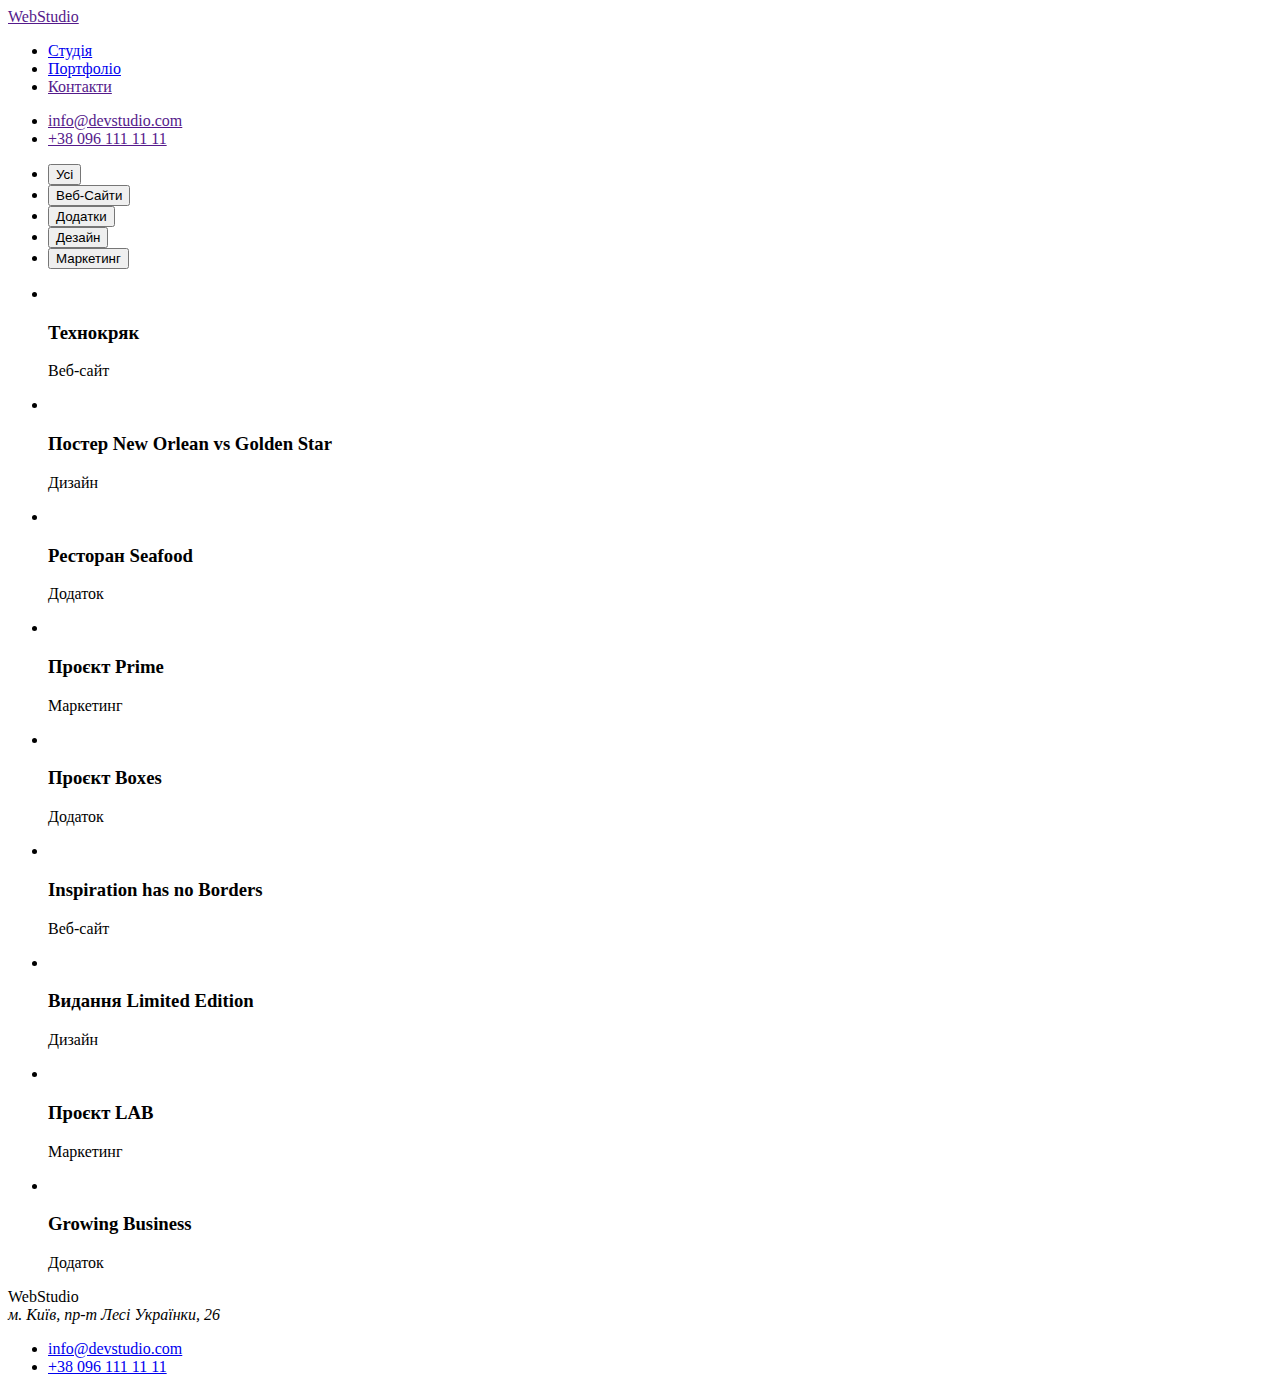
==== portfolio.html @ 6b0504fc "add WebStudio" ====
<!DOCTYPE html>
<html lang="en">
  <head>
    <meta charset="UTF-8" />
    <meta name="viewport" content="width=device-width, initial-scale=1.0" />
    <title>Portfolio</title>
  </head>
  <body>
    <header>
      <a href="">WebStudio</a>
      <nav>
        <ul>
          <li><a href="index.html">Студія</a></li>
          <li><a href="portfolio.html">Портфоліо</a></li>
          <li><a href="">Контакти</a></li>
        </ul>
      </nav>
      <ul>
        <li><a href="">info@devstudio.com</a></li>
        <li><a href="">+38 096 111 11 11</a></li>
      </ul>
    </header>
    <main>
      <section>
        <ul>
          <li><button type="button">Усі</button></li>
          <li><button type="button">Веб-Сайти</button></li>
          <li><button type="button">Додатки</button></li>
          <li><button type="button">Дезайн</button></li>
          <li><button type="button">Маркетинг</button></li>
        </ul>
      </section>

      <section>
        <ul>
          <li>
            <img src="./images/img.png" alt="" />
            <h3>Технокряк</h3>
            <p>Веб-сайт</p>
          </li>
          <li>
            <img src="./images/img (1).png" alt="" />
            <h3>Постер New Orlean vs Golden Star</h3>
            <p>Дизайн</p>
          </li>
          <li>
            <img src="./images/img (2).png" alt="" />
            <h3>Ресторан Seafood</h3>
            <p>Додаток</p>
          </li>
          <li>
            <img src="./images/img (3).png" alt="" />
            <h3>Проєкт Prime</h3>
            <p>Маркетинг</p>
          </li>
          <li>
            <img src="./images/img (4).png" alt="" />
            <h3>Проєкт Boxes</h3>
            <p>Додаток</p>
          </li>
          <li>
            <img src="./images/img (5).png" alt="" />
            <h3>Inspiration has no Borders</h3>
            <p>Веб-сайт</p>
          </li>
          <li>
            <img src="./images/img (6).png" alt="" />
            <h3>Видання Limited Edition</h3>
            <p>Дизайн</p>
          </li>
          <li>
            <img src="./images/img (7).png" alt="" />
            <h3>Проєкт LAB</h3>
            <p>Маркетинг</p>
          </li>
          <li>
            <img src="./images/img (8).png" alt="" />
            <h3>Growing Business</h3>
            <p>Додаток</p>
          </li>
        </ul>
      </section>
    </main>
    <footer>
      <a>WebStudio</a>
      <address>м. Київ, пр-т Лесі Українки, 26</address>
      <ul>
        <li><a href="mailto:info@devstudio.com">info@devstudio.com</a></li>
        <li><a href="tel:+380961111111">+38 096 111 11 11</a></li>
      </ul>
    </footer>
  </body>
</html>
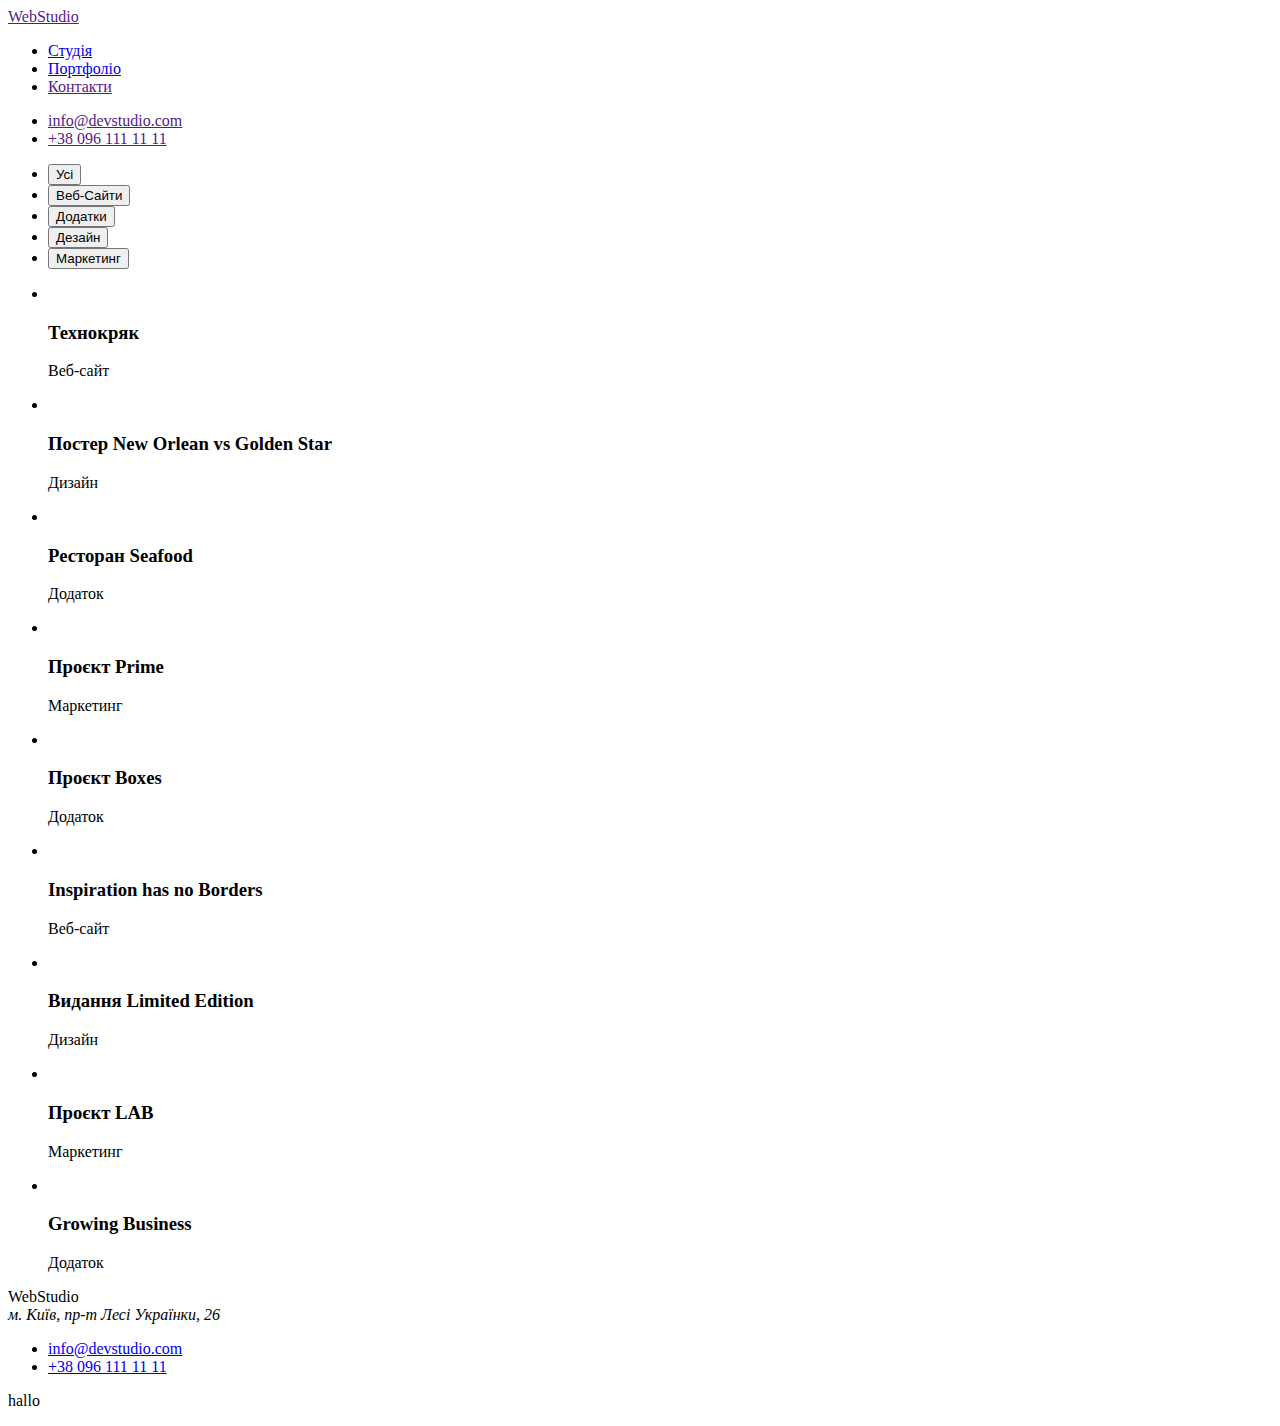
==== commit 28b9c140: "webbistuddi" ====
--- a/portfolio.html
+++ b/portfolio.html
@@ -89,5 +89,6 @@
         <li><a href="tel:+380961111111">+38 096 111 11 11</a></li>
       </ul>
     </footer>
+    <p>hallo</p>
   </body>
 </html>
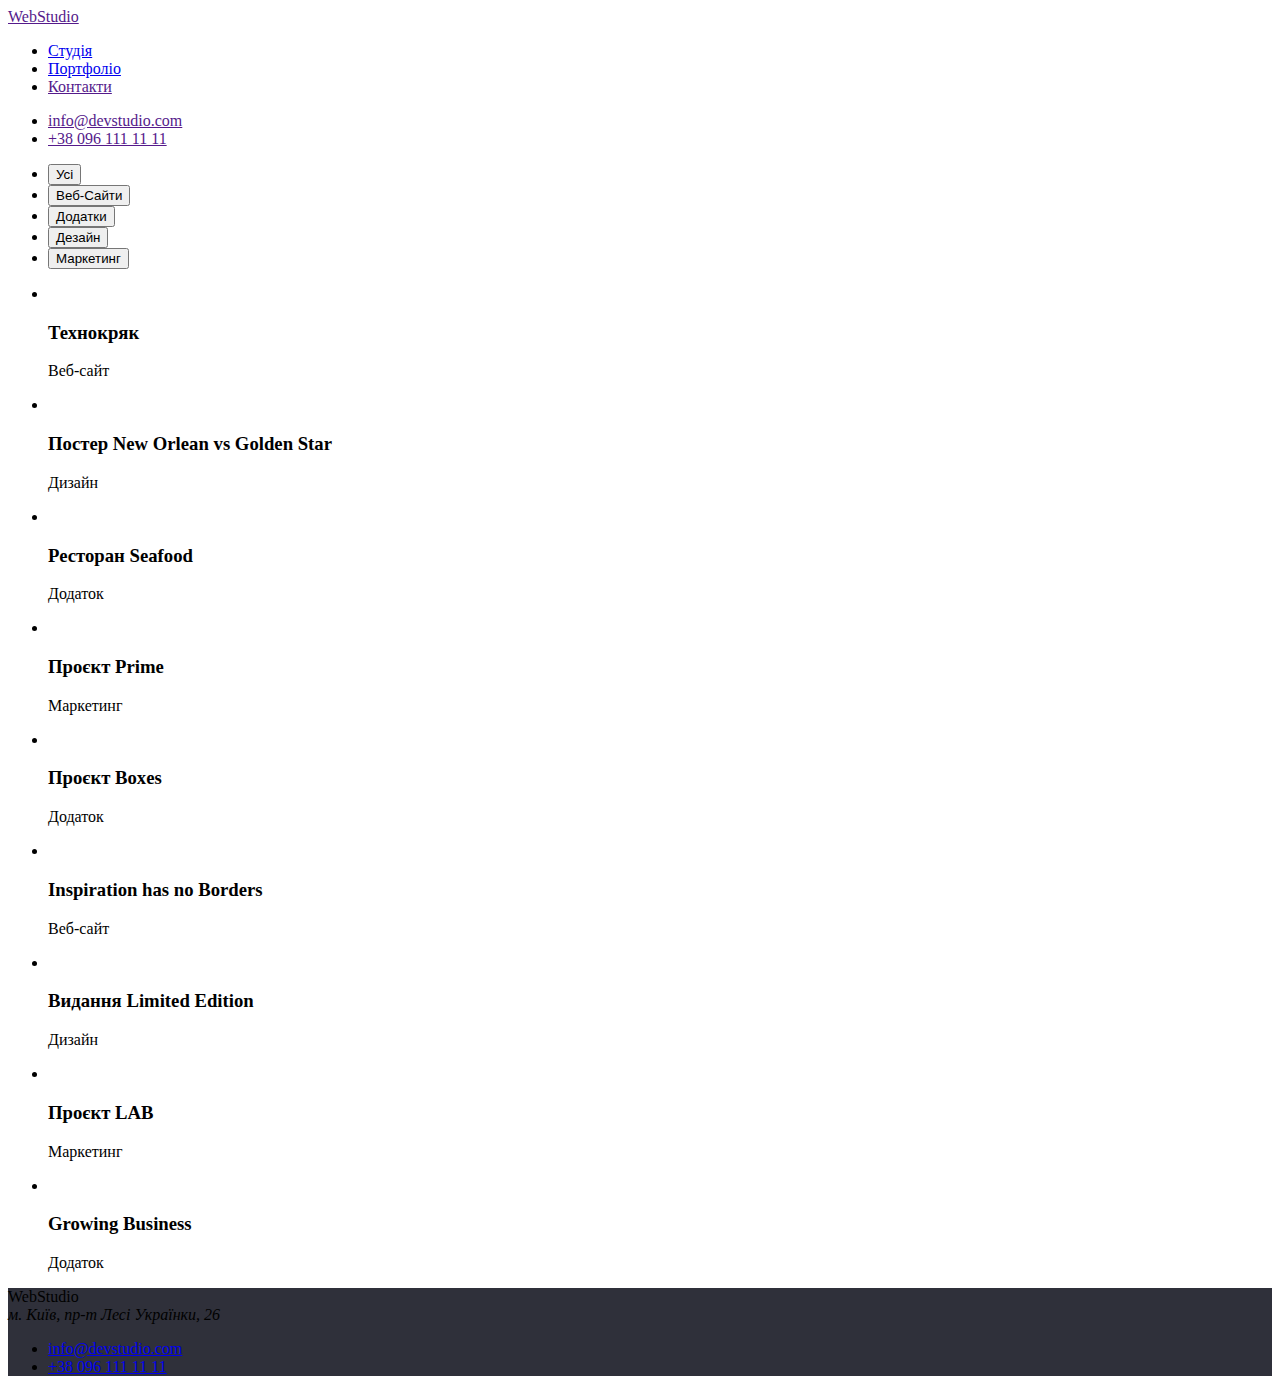
==== commit 8bca3260: "add fonts" ====
--- a/portfolio.html
+++ b/portfolio.html
@@ -4,14 +4,17 @@
     <meta charset="UTF-8" />
     <meta name="viewport" content="width=device-width, initial-scale=1.0" />
     <title>Portfolio</title>
+    <link rel="stylesheet" href="./style.css" />
   </head>
   <body>
-    <header>
+    <header class="header">
       <a href="">WebStudio</a>
       <nav>
         <ul>
-          <li><a href="index.html">Студія</a></li>
-          <li><a href="portfolio.html">Портфоліо</a></li>
+          <li><a href="index.html" class="navigation-title">Студія</a></li>
+          <li>
+            <a href="portfolio.html" class="navigation-title">Портфоліо</a>
+          </li>
           <li><a href="">Контакти</a></li>
         </ul>
       </nav>
@@ -81,7 +84,7 @@
         </ul>
       </section>
     </main>
-    <footer>
+    <footer class="footer">
       <a>WebStudio</a>
       <address>м. Київ, пр-т Лесі Українки, 26</address>
       <ul>
@@ -89,6 +92,5 @@
         <li><a href="tel:+380961111111">+38 096 111 11 11</a></li>
       </ul>
     </footer>
-    <p>hallo</p>
   </body>
 </html>
--- a/style.css
+++ b/style.css
@@ -0,0 +1,20 @@
+:root {
+  --text-color: #757575;
+  --navigation-title: #212121;
+  --axent-color: #2196f3;
+  --base-text-size: 14px;
+  --header-color: #ffffff;
+  --footer-color: #2f303a;
+}
+.header {
+  background-color: var(--header-color, #ffffff);
+}
+.footer {
+  background-color: var(--footer-color, #2f303a);
+}
+.text-roboto {
+  font-family: "Roboto", sans-serif;
+}
+.webstudio-title {
+  font-family: "Raleway", sans-serif;
+}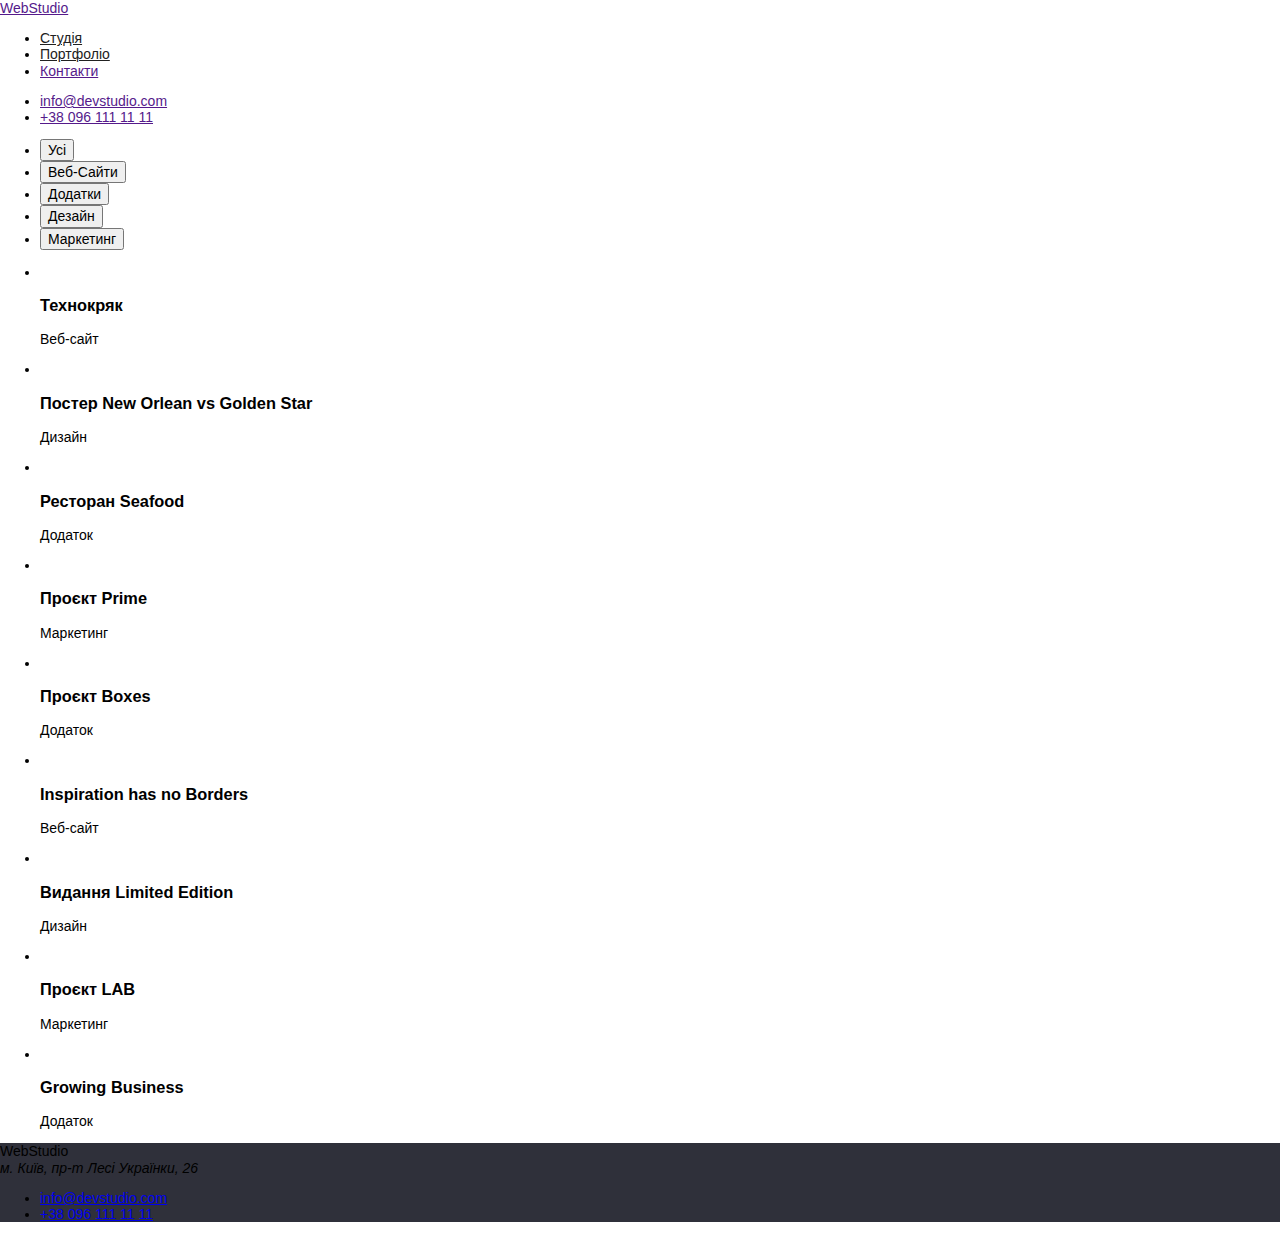
==== commit 35be68b0: "add normalize" ====
--- a/portfolio.html
+++ b/portfolio.html
@@ -3,6 +3,10 @@
   <head>
     <meta charset="UTF-8" />
     <meta name="viewport" content="width=device-width, initial-scale=1.0" />
+    <link
+      rel="stylesheet"
+      href="https://cdnjs.cloudflare.com/ajax/libs/modern-normalize/1.0.0/modern-normalize.min.css"
+    />
     <title>Portfolio</title>
     <link rel="stylesheet" href="./style.css" />
   </head>
--- a/style.css
+++ b/style.css
@@ -6,15 +6,118 @@
   --header-color: #ffffff;
   --footer-color: #2f303a;
 }
+body {
+  font-family: "Roboto", sans-serif;
+  font-weight: 400;
+  font-size: 14px;
+  align-items: center;
+}
+/*Header*/
 .header {
   background-color: var(--header-color, #ffffff);
 }
+.logo {
+  font-family: "Raleway", sans-serif;
+}
+.navigation-title {
+  font-weight: 500;
+  line-height: 1.17;
+  letter-spacing: 2%;
+  color: var(--navigation-title);
+}
+.navigation-subtitle {
+  font-weight: 500;
+  line-height: 1.17;
+  letter-spacing: 2%;
+  color: var(--text-color);
+}
+/*Section One*/
+.section-one {
+  background-color: var(--footer-color);
+}
+.one-title {
+  font-weight: 900;
+  font-size: 44px;
+  line-height: 1.36;
+  letter-spacing: 6%;
+  color: var(--header-color);
+}
+.one-button {
+  font-weight: 700;
+  font-size: 16px;
+  line-height: 1.8;
+  letter-spacing: 6%;
+  color: var(--header-color);
+  background-color: var(--axent-color);
+}
+/*Section Two*/
+.section-two {
+  background-color: var(--header-color);
+}
+.two-list {
+  list-style: none;
+}
+.two-title {
+  font-weight: 700;
+  line-height: 1.17;
+  letter-spacing: 3%;
+  color: var(--navigation-title);
+}
+.two-text {
+  line-height: 1.7;
+  letter-spacing: 3%;
+  color: var(--text-color);
+}
+/*Section Three*/
+.section-three {
+  background-color: var(--header-color);
+}
+.three-list {
+  list-style: none;
+}
+.three-title {
+  font-weight: 700;
+  font-size: 36px;
+  line-height: 1.17;
+  letter-spacing: 3%;
+  color: var(--navigation-title);
+}
+/*Section Four*/
+.team {
+  background-color: #f5f4fa;
+}
+.team-title {
+  font-weight: 700;
+  font-size: 36px;
+  line-height: 1.17;
+  letter-spacing: 3%;
+  color: var(--navigation-title);
+}
+.team-list {
+  list-style: none;
+}
+.team-mini-title {
+  font-weight: 500;
+  font-size: 16px;
+  line-height: 1.17;
+  letter-spacing: 3%;
+}
+.team-text {
+  font-size: 16px;
+  line-height: 1.17;
+  letter-spacing: 3%;
+}
+/*Footer*/
 .footer {
   background-color: var(--footer-color, #2f303a);
 }
-.text-roboto {
-  font-family: "Roboto", sans-serif;
+.footer-text {
+  line-height: 1.7;
+  letter-spacing: 3%;
+  color: var(--header-color);
 }
-.webstudio-title {
-  font-family: "Raleway", sans-serif;
-}+.footer-text-transformer {
+  line-height: 1.7;
+  letter-spacing: 3%;
+  color: #ffffff 60%;
+}
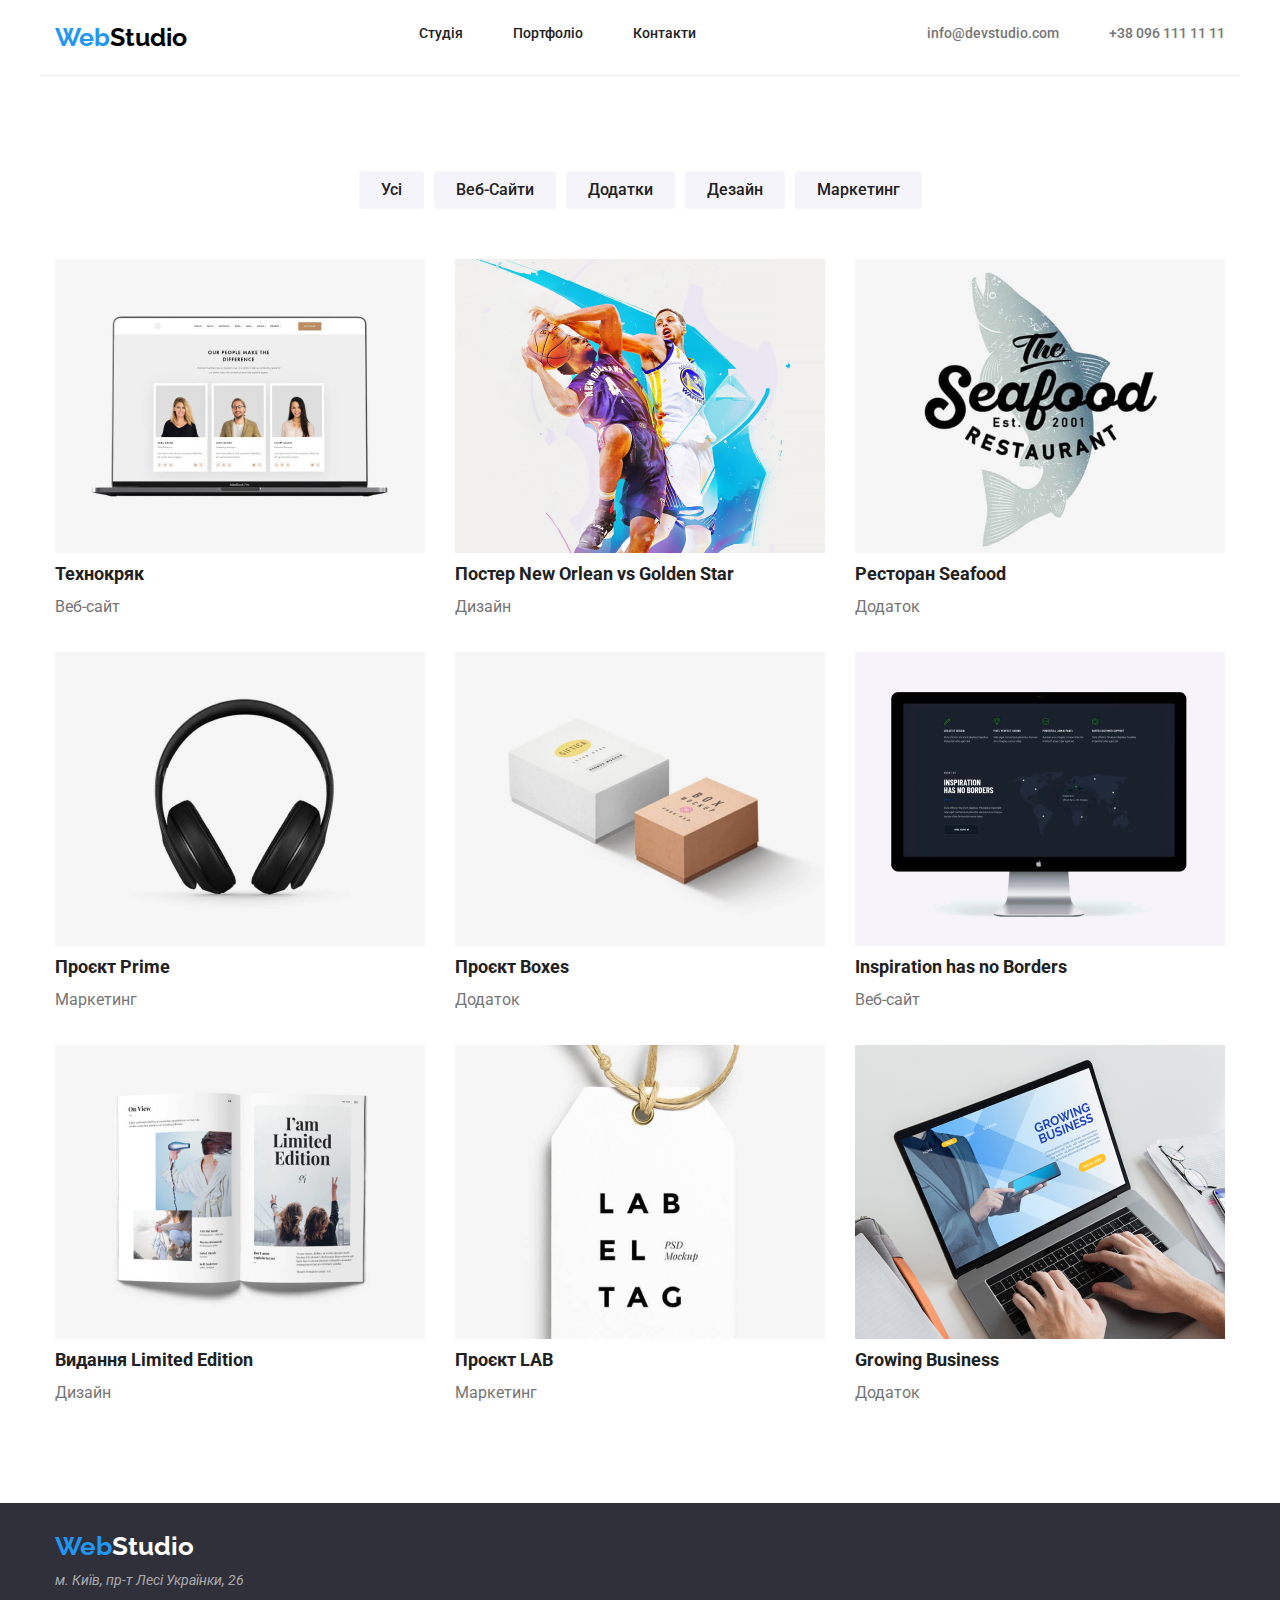
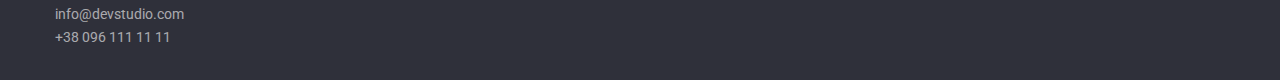
==== commit cdda9284: "finish portfolio" ====
--- a/portfolio.html
+++ b/portfolio.html
@@ -7,39 +7,42 @@
       rel="stylesheet"
       href="https://cdnjs.cloudflare.com/ajax/libs/modern-normalize/1.0.0/modern-normalize.min.css"
     />
+    <link rel="preconnect" href="https://fonts.googleapis.com">
+    <link rel="preconnect" href="https://fonts.gstatic.com" crossorigin>
+    <link href="https://fonts.googleapis.com/css2?family=Raleway:ital,wght@0,100..900;1,100..900&family=Roboto:ital,wght@0,100..900;1,100..900&display=swap" rel="stylesheet">
+    
     <title>Portfolio</title>
     <link rel="stylesheet" href="./style.css" />
   </head>
   <body>
-    <header class="header">
-      <a href="">WebStudio</a>
-      <nav>
-        <ul>
-          <li><a href="index.html" class="navigation-title">Студія</a></li>
-          <li>
-            <a href="portfolio.html" class="navigation-title">Портфоліо</a>
-          </li>
-          <li><a href="">Контакти</a></li>
+    
+    <header class="container header-port">
+      <a href="" class="logo">Web<span class="header-span">Studio</span></a>
+      <nav class="navigation">
+        <ul class="navigation-list-portfolio">
+          <li><a href="index.html" class="navigation-title" >Студія</a></li>
+          <li><a href="portfolio.html" class="navigation-title">Портфоліо</a></li>
+          <li><a href="" class="navigation-title">Контакти</a></li>
         </ul>
       </nav>
-      <ul>
-        <li><a href="">info@devstudio.com</a></li>
-        <li><a href="">+38 096 111 11 11</a></li>
+      <ul class="navigation-list-second">
+        <li><a href="" class="navigation-subtitle">info@devstudio.com</a></li>
+        <li><a href="" class="navigation-subtitle">+38 096 111 11 11</a></li>
       </ul>
     </header>
     <main>
-      <section>
-        <ul>
-          <li><button type="button">Усі</button></li>
-          <li><button type="button">Веб-Сайти</button></li>
-          <li><button type="button">Додатки</button></li>
-          <li><button type="button">Дезайн</button></li>
-          <li><button type="button">Маркетинг</button></li>
+      <section class="container section-buttons">
+        <ul class="buttons-list">
+          <li><button type="button" class="btn">Усі</button></li>
+          <li><button type="button" class="btn">Веб-Сайти</button></li>
+          <li><button type="button" class="btn">Додатки</button></li>
+          <li><button type="button" class="btn">Дезайн</button></li>
+          <li><button type="button" class="btn">Маркетинг</button></li>
         </ul>
       </section>
 
-      <section>
-        <ul>
+      <section class="container section-photos">
+        <ul class="photos-list">
           <li>
             <img src="./images/img.png" alt="" />
             <h3>Технокряк</h3>
@@ -89,12 +92,16 @@
       </section>
     </main>
     <footer class="footer">
-      <a>WebStudio</a>
-      <address>м. Київ, пр-т Лесі Українки, 26</address>
-      <ul>
-        <li><a href="mailto:info@devstudio.com">info@devstudio.com</a></li>
-        <li><a href="tel:+380961111111">+38 096 111 11 11</a></li>
-      </ul>
+      <div class="container footer-div">
+      <a href="" class="footer-logo">Web<span class="footer-span">Studio</span></a>
+      <address class="footer-text">
+        м. Київ, пр-т Лесі Українки, 26
+        </address>
+        <ul class="footer-list">
+        <li><a href="mailto:info@devstudio.com" class="footer-text">info@devstudio.com</a></li>
+        <li><a href="tel:+380961111111" class="footer-text-transformer">+38 096 111 11 11</a></li>
+        </ul>
+        </div>
     </footer>
   </body>
 </html>
--- a/style.css
+++ b/style.css
@@ -1,3 +1,6 @@
+* {
+  box-sizing: border-box;
+}
 :root {
   --text-color: #757575;
   --navigation-title: #212121;
@@ -6,18 +9,79 @@
   --header-color: #ffffff;
   --footer-color: #2f303a;
 }
+h1,
+h2,
+h3,
+h4,
+h5,
+h6,
+body,
+p,
+input,
+form,
+ul,
+li,
+button,
+label {
+  margin: 0;
+  padding: 0;
+}
+a {
+  text-decoration: none;
+}
+ul {
+  list-style: none;
+}
 body {
   font-family: "Roboto", sans-serif;
   font-weight: 400;
   font-size: 14px;
-  align-items: center;
+}
+.container {
+  width: 1200px;
+  padding: 0 15px;
+  margin: 0 auto;
 }
 /*Header*/
 .header {
   background-color: var(--header-color, #ffffff);
+  display: flex;
+  justify-content: space-between;
 }
 .logo {
   font-family: "Raleway", sans-serif;
+  color: var(--axent-color);
+  font-weight: 700;
+  font-size: 25px;
+  line-height: 100%;
+  letter-spacing: 3%;
+  margin-top: 25px;
+  margin-bottom: 25px;
+  display: flex;
+  justify-content: space-between;
+}
+.header-span {
+  font-family: "Raleway", sans-serif;
+  color: #000;
+  font-weight: 700;
+  font-size: 25px;
+  line-height: 100%;
+  letter-spacing: 3%;
+}
+.navigation-list {
+  list-style: none;
+  gap: 50px;
+  margin-top: 25px;
+  margin-bottom: 25px;
+  display: flex;
+  justify-content: space-between;
+}
+.navigation-list-second {
+  list-style: none;
+  display: flex;
+  gap: 50px;
+  margin-top: 25px;
+  margin-bottom: 25px;
 }
 .navigation-title {
   font-weight: 500;
@@ -30,10 +94,16 @@
   line-height: 1.17;
   letter-spacing: 2%;
   color: var(--text-color);
+}
+
+.navigation-title:hover,
+.navigation-subtitle:hover {
+  color: var(--axent-color);
 }
 /*Section One*/
 .section-one {
   background-color: var(--footer-color);
+  display: flex;
 }
 .one-title {
   font-weight: 900;
@@ -41,6 +111,10 @@
   line-height: 1.36;
   letter-spacing: 6%;
   color: var(--header-color);
+  margin-top: 200px;
+  margin-bottom: 30px;
+  text-transform: uppercase;
+  text-align: center;
 }
 .one-button {
   font-weight: 700;
@@ -49,24 +123,38 @@
   letter-spacing: 6%;
   color: var(--header-color);
   background-color: var(--axent-color);
-}
+  border-radius: 4px;
+  display: block;
+  margin: 0 auto;
+  margin-bottom: 200px;
+
+  padding: 10px 32px;
+}
+
 /*Section Two*/
 .section-two {
   background-color: var(--header-color);
 }
 .two-list {
   list-style: none;
+  display: flex;
+  justify-content: space-between;
+  gap: 30px;
 }
 .two-title {
   font-weight: 700;
   line-height: 1.17;
   letter-spacing: 3%;
   color: var(--navigation-title);
+  margin-top: 95px;
+  margin-bottom: 10px;
 }
 .two-text {
   line-height: 1.7;
   letter-spacing: 3%;
   color: var(--text-color);
+  margin-top: 10px;
+  margin-bottom: 95px;
 }
 /*Section Three*/
 .section-three {
@@ -74,6 +162,9 @@
 }
 .three-list {
   list-style: none;
+  display: flex;
+  justify-content: space-between;
+  gap: 30px;
 }
 .three-title {
   font-weight: 700;
@@ -81,6 +172,8 @@
   line-height: 1.17;
   letter-spacing: 3%;
   color: var(--navigation-title);
+  margin-bottom: 50px;
+  text-align: center;
 }
 /*Section Four*/
 .team {
@@ -92,32 +185,155 @@
   line-height: 1.17;
   letter-spacing: 3%;
   color: var(--navigation-title);
+  margin-top: 95px;
+  margin-bottom: 50px;
+  text-align: center;
 }
 .team-list {
   list-style: none;
+  display: flex;
+  gap: 30px;
+  padding-bottom: 60px;
 }
 .team-mini-title {
   font-weight: 500;
   font-size: 16px;
   line-height: 1.17;
   letter-spacing: 3%;
+  text-align: center;
 }
 .team-text {
   font-size: 16px;
   line-height: 1.17;
   letter-spacing: 3%;
+  text-align: center;
+}
+.team-img {
+  width: 270px;
+  height: 260px;
+  margin-bottom: 30px;
 }
 /*Footer*/
 .footer {
   background-color: var(--footer-color, #2f303a);
+  display: flex;
+  justify-content: column;
+}
+.footer-div {
+  display: flex;
+  flex-direction: column;
+  gap: 10px;
+}
+.footer-logo {
+  font-family: "Raleway", sans-serif;
+  color: var(--axent-color);
+  font-weight: 700;
+  font-size: 26px;
+  line-height: 100%;
+  letter-spacing: 3%;
+  padding-top: 30px;
+}
+.footer-span {
+  font-family: "Raleway", sans-serif;
+  color: var(--header-color);
+  font-weight: 700;
+  font-size: 26px;
+  line-height: 100%;
+  letter-spacing: 3%;
+}
+.footer-list {
+  padding-bottom: 30px;
 }
 .footer-text {
   line-height: 1.7;
   letter-spacing: 3%;
-  color: var(--header-color);
+  color: rgba(255, 255, 255, 0.6);
 }
 .footer-text-transformer {
   line-height: 1.7;
   letter-spacing: 3%;
-  color: #ffffff 60%;
-}
+  color: rgba(255, 255, 255, 0.6)
+}
+
+
+
+
+
+
+
+
+/*Portfolio*/
+
+/*Header and footer already done because the yare the same in every website*/
+
+/*header - portfolio*/
+.navigation-list-portfolio {
+  list-style: none;
+  gap: 50px;
+  margin-top: 25px;
+  margin-bottom: 25px;
+  font-weight: 700px;
+  display: flex;
+  justify-content: space-between;
+}
+.header-port {
+  background-color: var(--header-color, #ffffff);
+  display: flex;
+  justify-content: space-between;
+  border-bottom: 1px solid #ECECEC
+} 
+
+/*Section one*/
+.buttons-list {
+  display: flex;
+  justify-content: center;
+  gap: 10px;
+  margin-top: 95px;
+  margin-bottom: 50px;
+}
+.btn {
+  font-family: "Roboto", sans-serif;
+font-weight: 500;
+font-size: 16px;
+line-height: 1.6;
+letter-spacing: 3%;
+text-align: center;
+color: #212121;
+background-color: #F5F4FA;
+border: none;
+
+padding: 6px 22px;
+border-radius: 4px;
+}
+.btn:hover {
+  background-color: #2196f3;
+  color: #fff;
+  cursor: pointer;
+  box-shadow: 0px 2px 2px 0px #0000001F;
+  box-shadow: 0px 1px 2px 0px #00000014;
+  box-shadow: 0px 3px 1px 0px #0000001A;
+}
+
+/*Section two*/
+.photos-list {
+  display: flex;
+  flex-wrap: wrap;
+  gap: 30px;
+  margin-bottom: 95px;
+}
+.photos-list h3 {
+  font-family: Roboto;
+font-weight: 700;
+font-size: 18px;
+line-height: 36px;
+letter-spacing: 6%;
+color: #212121;
+}
+.photos-list p {
+  font-family: Roboto;
+font-weight: 400;
+font-size: 16px;
+line-height: 30px;
+letter-spacing: 3%;
+color: #757575;
+}